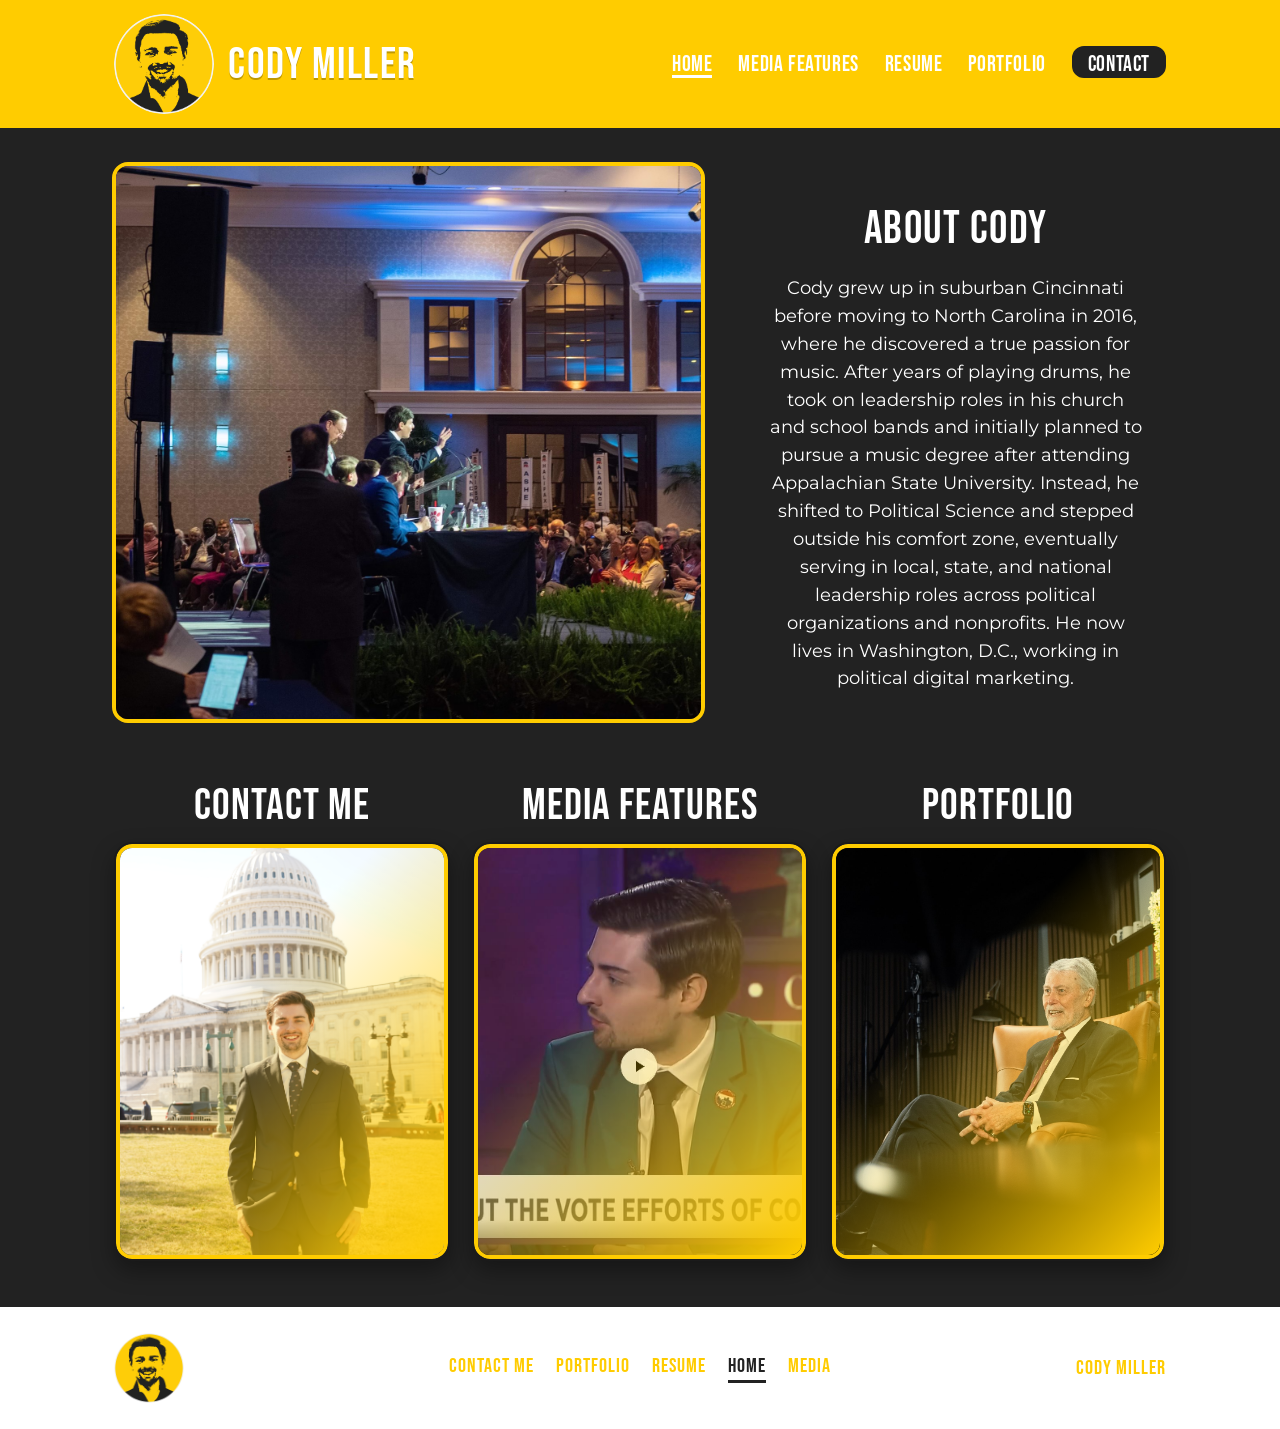
==== index.html @ 49e92006 "Added" ====
<!doctype html>
<html lang="en">
<head>
  <meta charset="utf-8" />
  <meta name="viewport" content="width=device-width, initial-scale=1"/>
  <title>Cody Miller - ePortfolio</title>

  <!-- Fonts -->
  <link rel="preconnect" href="https://fonts.googleapis.com">
  <link rel="preconnect" href="https://fonts.gstatic.com" crossorigin>
  <link href="https://fonts.googleapis.com/css2?family=Bebas+Neue&family=Montserrat:wght@300;400;500;600;700&display=swap" rel="stylesheet">
  <link href="Resources/ePortfolio.css" rel="stylesheet" type="text/css">
</head>
<body>

<header>
  <div class="nav">
    <div class="nav-left">
      <div class="avatar">
        <img src="Resources/me_logo_round.png" alt="Cody Headshot Logo">
      </div>
      <div class="name">Cody Miller</div>
    </div>

    <input type="checkbox" id="nav-toggle" class="nav-toggle">

    <label for="nav-toggle" class="nav-toggle-label" aria-label="Toggle navigation">
      <span></span>
      <span></span>
      <span></span>
    </label>

    <nav class="nav-right">
      <a href="index.html" class="active">Home</a>
      <a href="media-features.html">Media Features</a>
      <a href="resume.html">Resume</a>
      <a href="portfolio.html">Portfolio</a>
      <a href="contact.html" class="contact-btn">Contact</a>
    </nav>
  </div>
</header>

  <main>
    <div class="main-wrap">
      <section class="left-panel">
        <div class="image-frame">
          <img src="Resources/Photo/IMG_4619.jpg" alt="Main visual">
        </div>
      </section>

      <section class="right-panel">
        <h2>About CODY</h2>
        <p>
          Cody grew up in suburban Cincinnati before moving to North Carolina in 2016, where he discovered a true passion for music. After years of playing drums, he took on leadership roles in his church and school bands and initially planned to pursue a music degree after attending Appalachian State University. Instead, he shifted to Political Science and stepped outside his comfort zone, eventually serving in local, state, and national leadership roles across political organizations and nonprofits. He now lives in Washington, D.C., working in political digital marketing.</p>
      </section>
    </div>
	<section class="cards-section" aria-label="Image cards">
	  <div class="cards-wrap">

  <div class="card-item">
    <div class="card-title">Contact Me</div>
    <a class="card" href="contact.html" aria-label="Card 1">
      <div class="card-media">
        <img src="Resources/Photo/card1.JPG" alt="Card 1 image">
      </div>
    </a>
  </div>

  <div class="card-item">
    <div class="card-title">Media Features</div>
    <a class="card" href="media-features.html" aria-label="Card 2">
      <div class="card-media">
        <img src="Resources/ct_1.JPG" alt="Card 2 image">
      </div>
    </a>
  </div>

  <div class="card-item">
    <div class="card-title">Portfolio</div>
    <a class="card" href="portfolio.html" aria-label="Card 3">
      <div class="card-media">
        <img src="Resources/Photo/card3.jpg" alt="Card 3 image">
      </div>
    </a>
  </div>
</div>
</section>

  </main>
  <div class="footer-strip">
  <div class="footer-wrap">
    <div class="footer-left">
      <div class="footer-avatar">
        <img src="Resources/me_logo_round.png" alt="Cody avatar">
      </div>
    </div>

    <div class="footer-center">
      <a href="contact.html" class="yellow">Contact Me</a>
      <a href="portfolio.html" class="yellow">Portfolio</a>
      <a href="resume.html" class="yellow">Resume</a>
      <a href="index.html" class="active">Home</a>
      <a href="media-features.html" class="yellow">Media</a>
    </div>

    <div class="footer-right">Cody Miller</div>
  </div>
</div>
</body>
</html>
---- Resources/ePortfolio.css ----
:root{
  --yellow: #ffcc00;
  --black: #222222;
  --dark: #222222;
  --white: #fff;
  --text: #fff;
  --borderYellow: #ffcc00;
  --maxw: clamp(1080px, 85vw, 1440px);
}

*{ box-sizing:border-box; }

body{
  margin:0;
  font-family: Montserrat, system-ui, sans-serif;
  color:#222;
  background:#222;
}

header{
  background: var(--yellow);
  border-bottom: 4px solid #222;
}

.nav{
  max-width: var(--maxw);
  margin: 0 auto;
  padding: 14px 18px;
  display:flex;
  align-items:center;
  gap:18px;
}

.nav-left{
  display:flex;
  align-items:center;
  gap:14px;
  min-width: 280px;
}

.avatar{
  width:100px;
  height:100px;
  border-radius:50%;
  overflow:hidden;
  flex:0 0 auto;
}
.avatar img{ width:100%; height:100%; object-fit:cover; }

.name{
  font-family: "Bebas Neue", sans-serif;
  font-weight: 400;
  font-size: 44px;
  letter-spacing: 1.5px;
  color:#fff;
  text-transform: uppercase;
  text-shadow: 0 2px 0 rgba(0,0,0,.25);
  white-space:nowrap;
}

.nav-right{
  margin-left:auto;
  display:flex;
  align-items:center;
  gap:26px;
  font-family: "Bebas Neue", sans-serif;
  font-weight: 400;
  font-size: 22px;
  text-transform: uppercase;
  color:#fff;
  letter-spacing: .6px;
}

.nav-right a{
  color:#fff;
  text-decoration:none;
  position: relative;   
  padding-bottom: 0;    
}

.nav-right a.active{
  border-bottom: none;
}

.nav-right a.active::after{
  content:"";
  position:absolute;
  left:0;
  right:0;
  height:3px;
  background:#fff;
  bottom: 0px;
}


.contact-btn{
  background:#222;
  color:#fff !important;
  padding:8px 14px;
  border-radius:12px;
  font-weight:400;
  border:2px solid #222;
  line-height:1;
  display:inline-block;
  font-family: "Bebas Neue", sans-serif;
  letter-spacing: .6px;
  font-size: 22px;
}

.nav-right a.contact-btn{
  display: inline-flex;
  align-items: center;
  justify-content: center;

  padding: 6px 14px 0px; 

  line-height: 1;

  transform: translateY(-2px);
}

main{
  background: var(--dark);
  border-top: 6px solid #222;
  border-bottom: 6px solid #222;
}

.main-wrap{
  max-width: var(--maxw);
  margin: 0 auto;
  display:grid;
  grid-template-columns: 58% 42%;
  min-height: 520px;
}

.left-panel{
  background:#222;
  padding:0;
  border-right: 6px solid #222;
  display:flex;
  align-items:center;
  justify-content:center;
}

.image-frame{
  width: 95%;
  height: 92%;
  background:#cfefff;
  border: 4px solid var(--borderYellow);
  border-radius: 16px;
  position:relative;
  overflow:hidden;
}

.image-frame img{
  width:100%; height:100%; object-fit:cover;
}

.right-panel{
  padding: 54px 40px;
  color: var(--text);
  display:flex;
  flex-direction:column;
  justify-content:flex-start;
  text-align:center;
}

.right-panel h2{
  font-family: "Bebas Neue", sans-serif;
  font-size: 46px;
  letter-spacing: 1.5px;
  margin: 10px 0 18px;
  text-transform: uppercase;
  color:#fff;
  font-weight:400;
}

.right-panel p{
  font-family: Montserrat, sans-serif;
  font-size: 18px;
  line-height: 1.55;
  margin:0 auto;
  max-width: var();
  color:#fff;
  font-weight:400;
}

/* ===== Footer ===== */
.footer-strip{
  background:#fff;
  border-top: 6px solid #222;
  padding: 18px 0;
}

.footer-wrap{
  max-width: var(--maxw);
  margin:0 auto;
  padding: 8px 18px;
  display:grid;
  grid-template-columns: 1fr 2fr 1fr;
  align-items:center;
  gap:12px;
}

.footer-left{
  display:flex; align-items:center; gap:10px;
}

.footer-avatar{
  width:70px; height:70px; border-radius:100%;
  overflow:hidden; 
}
.footer-avatar img{ width:100%; height:100%; object-fit:cover; }

.footer-center{
  text-align:center;
  font-family: "Bebas Neue", sans-serif;
  font-weight:400;
  text-transform:uppercase;
  letter-spacing:1px;
  color:#222222;
  display:flex;
  justify-content:center;
  gap:22px;
  flex-wrap:wrap;
  font-size: 20px;
}

.footer-center a{
  color:#222;
  text-decoration:none;
  border-bottom: 3px solid transparent;
  padding-bottom:2px;
}

.footer-center a.active{
  border-bottom-color:#222;
}

.footer-center a.yellow{
  color: var(--yellow);
  border-bottom-color: transparent;
}

.footer-right{
  text-align:right;
  font-family: "Bebas Neue", sans-serif;
  font-weight:400;
  text-transform:uppercase;
  color: var(--yellow);
  font-size: 20px;
  letter-spacing: 1px;
}

@media (max-width: 1080px){
  .nav{ flex-wrap:wrap; }
  .nav-left{ min-width:auto; }
  .name{ font-size:36px; }
  .nav-right{ font-size:20px; gap:16px; }

  .main-wrap{ grid-template-columns:1fr; }
  .left-panel{ min-height:320px; border-right:none; border-bottom:6px solid #222; }
  .right-panel{ padding:38px 22px; }
}

@media (max-width: 520px){
  .avatar{ width:56px; height:56px; }
  .name{ font-size:30px; }
  .nav-right{ font-size:18px; }
  .right-panel h2{ font-size:38px; }
}

.cards-section{
  background: var(--dark);
  padding: 26px 0 34px;
  border-top: 6px solid #222;
}

.cards-wrap{
  max-width: var(--maxw);
  margin: 0 auto;
  padding: 0 18px;

  display: grid;
  grid-template-columns: repeat(3, minmax(0, 1fr));
  gap: 22px;
}

/* Card container: similar to your style, but rounded + modern like the example */
.card{
  display: block;
  text-decoration: none;
  color: inherit;

  background: #2a2a2a;
  border: 2px solid #1b1b1b;
  border-radius: 18px;
  overflow: hidden;

  /* subtle depth, keeps the “card” feel */
  box-shadow: 0 10px 22px rgba(0,0,0,.35);

  /* small hover polish */
  transform: translateY(0);
  transition: transform .18s ease, box-shadow .18s ease, border-color .18s ease;
}

.card:hover{
  transform: translateY(-4px);
  box-shadow: 0 14px 28px rgba(0,0,0,.45);
}

/* Fixed ratio media area */
.card-media{
  width: 100%;
  aspect-ratio: 4 / 5;
  position: relative;
  overflow: hidden;

  border: 4px solid var(--borderYellow);
  border-radius: 16px;
  background: #111;

  transition: border-color .45s cubic-bezier(.2,.8,.2,1) .05s;
}

.card:hover .card-media{
  border-color: #fff;
}

/* KEY: force the image to fill the ratio box */
.card-media img{
  position: relative;
  overflow: hidden;
  inset: 0;
  width: 100%;
  height: 100%;
  object-fit: cover;
  object-position: center;
  display: block;

  transition: transform .9s ease;
}

/* Hover zoom */
.card:hover .card-media img{
  transform: scale(1.08);
}

.card-media::before{
  content: "";
  position: absolute;
  inset: 0;
  z-index: 1;
  pointer-events: none;

  background: linear-gradient(
    315deg,
    rgba(255, 204, 0, 1) 0%,
    rgba(255, 204, 0, 0) 65%
  );
}

.card-media::after{
  content: "";
  position: absolute;
  inset: 0;
  z-index: 2;
  pointer-events: none;

  background: linear-gradient(
    315deg,
    rgba(255, 255, 255, 1) 0%,
    rgba(255, 255, 255, 0) 65%
  );

  opacity: 0;
  transition: opacity .45s cubic-bezier(.2,.8,.2,1);
}


.card:hover .card-media::after{
  opacity: 1;
}

/* Wrap each card + title as one grid item */
.card-item{
  display: flex;
  flex-direction: column;
  align-items: center;
}

/* Centered text above each card */
.card-title{
  font-family: "Bebas Neue", sans-serif;
  font-weight: 400;
  text-transform: uppercase;
  letter-spacing: 1px;
  font-size: 44px;
  color: #fff;

  text-align: center;
  margin: 0 0 10px;
}

.collage{
  max-width: var(--maxw);
  margin: 0 auto;
  padding: 24px 18px;

  display: grid;

  /* tighter, more predictable columns (prevents 6+ tiny columns on wide screens) */
  grid-template-columns: repeat(auto-fit, minmax(320px, 1fr));


  grid-auto-rows: 10px;
  gap: 16px;

  /* IMPORTANT: lets the grid backfill holes */
  grid-auto-flow: dense;

  align-content: start;
}

/* Masonry magic */
.collage img{
  width: 100%;
  height: auto;
  display: block;
  border-radius: 14px;

  grid-row-end: span 15; /* fallback */
	
  transition: filter .25s ease;
}

.collage:hover img{
  filter: brightness(.25);
}

.collage img:hover{
  filter: brightness(1);
}

/* ===== Lightbox ===== */
.lightbox{
  position: fixed;
  inset: 0;
  background: rgba(0,0,0,.85);
  display: flex;
  align-items: center;
  justify-content: center;

  opacity: 0;
  pointer-events: none;
  transition: opacity .25s ease;
  z-index: 9999;
}

.lightbox.open{
  opacity: 1;
  pointer-events: auto;
}

.lightbox img{
  max-width: 95vw;
  max-height: 95vh;
  object-fit: contain;
  border-radius: 12px;
  box-shadow: 0 20px 60px rgba(0,0,0,.6);
  background: #222;
}

/* ===== Video Embed ===== */
.video-section{
  max-width: var(--maxw);
  margin: 0 auto;
  padding: 24px 18px;
	
  display: grid;
  gap: 32px;
}

.video-frame{
  position: relative;
  width: 100%;
  aspect-ratio: 16 / 9;

  background: #222;
  border-width: 6px;
  border-color: #ffcc00;
  border-radius: 16px;
  overflow: hidden;

  box-shadow: 0 14px 36px rgba(0,0,0,.45);
}

.video-frame iframe{
  position: absolute;
  inset: 0;
  width: 100%;
  height: 100%;
  border: 0;
}

/* Hide checkbox */
.nav-toggle{
  display:none;
}

/* Hide hamburger by default */
.nav-toggle-label{
  display:none;
  margin-left:auto;
  width:44px;
  height:36px;
  cursor:pointer;
  align-items:center;
  justify-content:center;
  gap:6px;
  flex-direction:column;
}

.nav-toggle-label span{
  width:30px;
  height:3px;
  background:#fff;
  border-radius:2px;
}

/* MOBILE */
@media (max-width: 520px){

  /* show hamburger */
  .nav-toggle-label{
    display:flex;
  }

  /* animated dropdown menu */
  .nav-right{
    width:100%;
    display:flex;                 /* keep it renderable */
    flex-direction:column;
    align-items:center;
    gap:14px;
    padding-top:10px;

    /* closed state */
    max-height: 0;
    opacity: 0;
    transform: translateY(-8px);
    overflow: hidden;
    pointer-events: none;

    transition:
      max-height .35s ease,
      opacity .25s ease,
      transform .25s ease;
  }

  /* open state */
  .nav-toggle:checked ~ .nav-right{
    max-height: 420px;            /* must be tall enough for all links */
    opacity: 1;
    transform: translateY(0);
    pointer-events: auto;
  }

  /* hamburger line animation */
  .nav-toggle-label span{
    transition: transform .25s ease, opacity .25s ease;
  }

  .nav-toggle:checked + .nav-toggle-label span:nth-child(1){
    transform: translateY(9px) rotate(45deg);
  }
  .nav-toggle:checked + .nav-toggle-label span:nth-child(2){
    opacity:0;
  }
  .nav-toggle:checked + .nav-toggle-label span:nth-child(3){
    transform: translateY(-9px) rotate(-45deg);
  }
}


/* Responsive behavior */
@media (max-width: 1080px){
  .cards-wrap{
    grid-template-columns: 1fr;
  }
  .card-media{
    margin: 12px;
  }
  .nav{
    flex-wrap: wrap;
  }
  .nav-left{
    min-width: 0;
  }
}
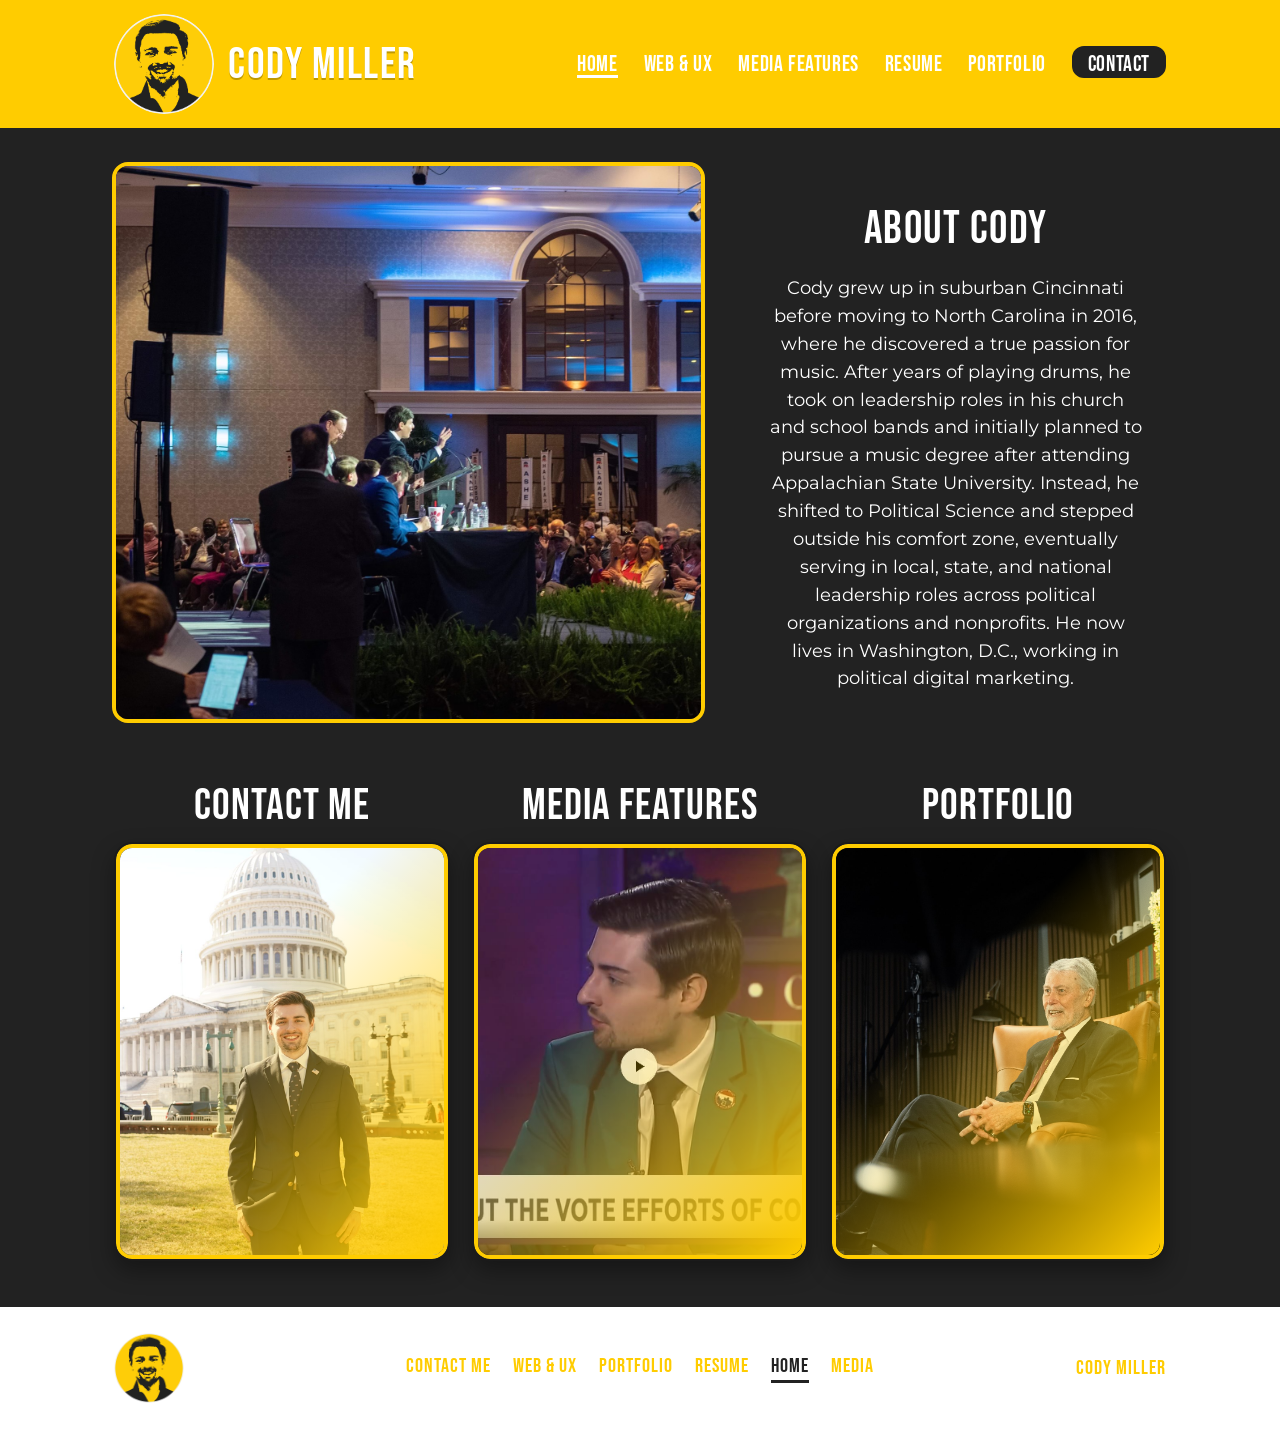
==== commit 08c9fe1c: "Portfolio update: Web & UX page, videos, travel photos" ====
--- a/index.html
+++ b/index.html
@@ -1,110 +1,119 @@
-<!doctype html>
-<html lang="en">
-<head>
-  <meta charset="utf-8" />
-  <meta name="viewport" content="width=device-width, initial-scale=1"/>
-  <title>Cody Miller - ePortfolio</title>
-
-  <!-- Fonts -->
-  <link rel="preconnect" href="https://fonts.googleapis.com">
-  <link rel="preconnect" href="https://fonts.gstatic.com" crossorigin>
-  <link href="https://fonts.googleapis.com/css2?family=Bebas+Neue&family=Montserrat:wght@300;400;500;600;700&display=swap" rel="stylesheet">
-  <link href="Resources/ePortfolio.css" rel="stylesheet" type="text/css">
-</head>
-<body>
-
-<header>
-  <div class="nav">
-    <div class="nav-left">
-      <div class="avatar">
-        <img src="Resources/me_logo_round.png" alt="Cody Headshot Logo">
-      </div>
-      <div class="name">Cody Miller</div>
-    </div>
-
-    <input type="checkbox" id="nav-toggle" class="nav-toggle">
-
-    <label for="nav-toggle" class="nav-toggle-label" aria-label="Toggle navigation">
-      <span></span>
-      <span></span>
-      <span></span>
-    </label>
-
-    <nav class="nav-right">
-      <a href="index.html" class="active">Home</a>
-      <a href="media-features.html">Media Features</a>
-      <a href="resume.html">Resume</a>
-      <a href="portfolio.html">Portfolio</a>
-      <a href="contact.html" class="contact-btn">Contact</a>
-    </nav>
-  </div>
-</header>
-
-  <main>
-    <div class="main-wrap">
-      <section class="left-panel">
-        <div class="image-frame">
-          <img src="Resources/Photo/IMG_4619.jpg" alt="Main visual">
-        </div>
-      </section>
-
-      <section class="right-panel">
-        <h2>About CODY</h2>
-        <p>
-          Cody grew up in suburban Cincinnati before moving to North Carolina in 2016, where he discovered a true passion for music. After years of playing drums, he took on leadership roles in his church and school bands and initially planned to pursue a music degree after attending Appalachian State University. Instead, he shifted to Political Science and stepped outside his comfort zone, eventually serving in local, state, and national leadership roles across political organizations and nonprofits. He now lives in Washington, D.C., working in political digital marketing.</p>
-      </section>
-    </div>
-	<section class="cards-section" aria-label="Image cards">
-	  <div class="cards-wrap">
-
-  <div class="card-item">
-    <div class="card-title">Contact Me</div>
-    <a class="card" href="contact.html" aria-label="Card 1">
-      <div class="card-media">
-        <img src="Resources/Photo/card1.JPG" alt="Card 1 image">
-      </div>
-    </a>
-  </div>
-
-  <div class="card-item">
-    <div class="card-title">Media Features</div>
-    <a class="card" href="media-features.html" aria-label="Card 2">
-      <div class="card-media">
-        <img src="Resources/ct_1.JPG" alt="Card 2 image">
-      </div>
-    </a>
-  </div>
-
-  <div class="card-item">
-    <div class="card-title">Portfolio</div>
-    <a class="card" href="portfolio.html" aria-label="Card 3">
-      <div class="card-media">
-        <img src="Resources/Photo/card3.jpg" alt="Card 3 image">
-      </div>
-    </a>
-  </div>
-</div>
-</section>
-
-  </main>
-  <div class="footer-strip">
-  <div class="footer-wrap">
-    <div class="footer-left">
-      <div class="footer-avatar">
-        <img src="Resources/me_logo_round.png" alt="Cody avatar">
-      </div>
-    </div>
-
-    <div class="footer-center">
-      <a href="contact.html" class="yellow">Contact Me</a>
-      <a href="portfolio.html" class="yellow">Portfolio</a>
-      <a href="resume.html" class="yellow">Resume</a>
-      <a href="index.html" class="active">Home</a>
-      <a href="media-features.html" class="yellow">Media</a>
-    </div>
-
-    <div class="footer-right">Cody Miller</div>
-  </div>
-</div>
-</body>
-</html>
+<!doctype html>
+<html lang="en">
+<head>
+  <meta charset="utf-8" />
+  <meta name="viewport" content="width=device-width, initial-scale=1"/>
+  <title>Cody Miller - ePortfolio</title>
+  <meta name="description" content="Cody Miller is a digital marketing and communications professional in Washington, D.C., working in web content, UX, and creative production.">
+  <meta property="og:title" content="Cody Miller - ePortfolio">
+  <meta property="og:description" content="Web, UX, design, photo, and video work by Cody Miller in Washington, D.C.">
+  <meta property="og:image" content="https://codymillerinfo.com/Resources/Photo/IMG_4619.jpg">
+  <meta property="og:url" content="https://codymillerinfo.com/">
+  <meta property="og:type" content="website">
+  <link rel="icon" href="Resources/me_logo_round.png">
+
+  <!-- Fonts -->
+  <link rel="preconnect" href="https://fonts.googleapis.com">
+  <link rel="preconnect" href="https://fonts.gstatic.com" crossorigin>
+  <link href="https://fonts.googleapis.com/css2?family=Bebas+Neue&family=Montserrat:wght@300;400;500;600;700&display=swap" rel="stylesheet">
+  <link href="Resources/ePortfolio.css" rel="stylesheet" type="text/css">
+</head>
+<body>
+
+<header>
+  <div class="nav">
+    <div class="nav-left">
+      <div class="avatar">
+        <img src="Resources/me_logo_round.png" alt="Cody Headshot Logo">
+      </div>
+      <div class="name">Cody Miller</div>
+    </div>
+
+    <input type="checkbox" id="nav-toggle" class="nav-toggle">
+
+    <label for="nav-toggle" class="nav-toggle-label" aria-label="Toggle navigation">
+      <span></span>
+      <span></span>
+      <span></span>
+    </label>
+
+    <nav class="nav-right">
+      <a href="index.html" class="active">Home</a>
+      <a href="web-ux.html">Web &amp; UX</a>
+      <a href="media-features.html">Media Features</a>
+      <a href="resume.html">Resume</a>
+      <a href="portfolio.html">Portfolio</a>
+      <a href="contact.html" class="contact-btn">Contact</a>
+    </nav>
+  </div>
+</header>
+
+  <main>
+    <div class="main-wrap">
+      <section class="left-panel">
+        <div class="image-frame">
+          <img src="Resources/Photo/IMG_4619.jpg" alt="Cody Miller">
+        </div>
+      </section>
+
+      <section class="right-panel">
+        <h2>About CODY</h2>
+        <p>
+          Cody grew up in suburban Cincinnati before moving to North Carolina in 2016, where he discovered a true passion for music. After years of playing drums, he took on leadership roles in his church and school bands and initially planned to pursue a music degree after attending Appalachian State University. Instead, he shifted to Political Science and stepped outside his comfort zone, eventually serving in local, state, and national leadership roles across political organizations and nonprofits. He now lives in Washington, D.C., working in political digital marketing.</p>
+      </section>
+    </div>
+	<section class="cards-section" aria-label="Image cards">
+	  <div class="cards-wrap">
+
+  <div class="card-item">
+    <div class="card-title">Contact Me</div>
+    <a class="card" href="contact.html" aria-label="Contact Me">
+      <div class="card-media">
+        <img src="Resources/Photo/card1.JPG" alt="Contact Cody Miller" loading="lazy">
+      </div>
+    </a>
+  </div>
+
+  <div class="card-item">
+    <div class="card-title">Media Features</div>
+    <a class="card" href="media-features.html" aria-label="Media Features">
+      <div class="card-media">
+        <img src="Resources/ct_1.JPG" alt="Cody Miller on Spectrum News" loading="lazy">
+      </div>
+    </a>
+  </div>
+
+  <div class="card-item">
+    <div class="card-title">Portfolio</div>
+    <a class="card" href="portfolio.html" aria-label="Portfolio">
+      <div class="card-media">
+        <img src="Resources/Photo/card3.jpg" alt="Portfolio work sample" loading="lazy">
+      </div>
+    </a>
+  </div>
+</div>
+</section>
+
+  </main>
+  <div class="footer-strip">
+  <div class="footer-wrap">
+    <div class="footer-left">
+      <div class="footer-avatar">
+        <img src="Resources/me_logo_round.png" alt="Cody avatar">
+      </div>
+    </div>
+
+    <div class="footer-center">
+      <a href="contact.html" class="yellow">Contact Me</a>
+      <a href="web-ux.html" class="yellow">Web &amp; UX</a>
+      <a href="portfolio.html" class="yellow">Portfolio</a>
+      <a href="resume.html" class="yellow">Resume</a>
+      <a href="index.html" class="active">Home</a>
+      <a href="media-features.html" class="yellow">Media</a>
+    </div>
+
+    <div class="footer-right">Cody Miller</div>
+  </div>
+</div>
+</body>
+</html>
--- a/Resources/ePortfolio.css
+++ b/Resources/ePortfolio.css
@@ -1,601 +1,600 @@
-:root{
-  --yellow: #ffcc00;
-  --black: #222222;
-  --dark: #222222;
-  --white: #fff;
-  --text: #fff;
-  --borderYellow: #ffcc00;
-  --maxw: clamp(1080px, 85vw, 1440px);
-}
-
-*{ box-sizing:border-box; }
-
-body{
-  margin:0;
-  font-family: Montserrat, system-ui, sans-serif;
-  color:#222;
-  background:#222;
-}
-
-header{
-  background: var(--yellow);
-  border-bottom: 4px solid #222;
-}
-
-.nav{
-  max-width: var(--maxw);
-  margin: 0 auto;
-  padding: 14px 18px;
-  display:flex;
-  align-items:center;
-  gap:18px;
-}
-
-.nav-left{
-  display:flex;
-  align-items:center;
-  gap:14px;
-  min-width: 280px;
-}
-
-.avatar{
-  width:100px;
-  height:100px;
-  border-radius:50%;
-  overflow:hidden;
-  flex:0 0 auto;
-}
-.avatar img{ width:100%; height:100%; object-fit:cover; }
-
-.name{
-  font-family: "Bebas Neue", sans-serif;
-  font-weight: 400;
-  font-size: 44px;
-  letter-spacing: 1.5px;
-  color:#fff;
-  text-transform: uppercase;
-  text-shadow: 0 2px 0 rgba(0,0,0,.25);
-  white-space:nowrap;
-}
-
-.nav-right{
-  margin-left:auto;
-  display:flex;
-  align-items:center;
-  gap:26px;
-  font-family: "Bebas Neue", sans-serif;
-  font-weight: 400;
-  font-size: 22px;
-  text-transform: uppercase;
-  color:#fff;
-  letter-spacing: .6px;
-}
-
-.nav-right a{
-  color:#fff;
-  text-decoration:none;
-  position: relative;   
-  padding-bottom: 0;    
-}
-
-.nav-right a.active{
-  border-bottom: none;
-}
-
-.nav-right a.active::after{
-  content:"";
-  position:absolute;
-  left:0;
-  right:0;
-  height:3px;
-  background:#fff;
-  bottom: 0px;
-}
-
-
-.contact-btn{
-  background:#222;
-  color:#fff !important;
-  padding:8px 14px;
-  border-radius:12px;
-  font-weight:400;
-  border:2px solid #222;
-  line-height:1;
-  display:inline-block;
-  font-family: "Bebas Neue", sans-serif;
-  letter-spacing: .6px;
-  font-size: 22px;
-}
-
-.nav-right a.contact-btn{
-  display: inline-flex;
-  align-items: center;
-  justify-content: center;
-
-  padding: 6px 14px 0px; 
-
-  line-height: 1;
-
-  transform: translateY(-2px);
-}
-
-main{
-  background: var(--dark);
-  border-top: 6px solid #222;
-  border-bottom: 6px solid #222;
-}
-
-.main-wrap{
-  max-width: var(--maxw);
-  margin: 0 auto;
-  display:grid;
-  grid-template-columns: 58% 42%;
-  min-height: 520px;
-}
-
-.left-panel{
-  background:#222;
-  padding:0;
-  border-right: 6px solid #222;
-  display:flex;
-  align-items:center;
-  justify-content:center;
-}
-
-.image-frame{
-  width: 95%;
-  height: 92%;
-  background:#cfefff;
-  border: 4px solid var(--borderYellow);
-  border-radius: 16px;
-  position:relative;
-  overflow:hidden;
-}
-
-.image-frame img{
-  width:100%; height:100%; object-fit:cover;
-}
-
-.right-panel{
-  padding: 54px 40px;
-  color: var(--text);
-  display:flex;
-  flex-direction:column;
-  justify-content:flex-start;
-  text-align:center;
-}
-
-.right-panel h2{
-  font-family: "Bebas Neue", sans-serif;
-  font-size: 46px;
-  letter-spacing: 1.5px;
-  margin: 10px 0 18px;
-  text-transform: uppercase;
-  color:#fff;
-  font-weight:400;
-}
-
-.right-panel p{
-  font-family: Montserrat, sans-serif;
-  font-size: 18px;
-  line-height: 1.55;
-  margin:0 auto;
-  max-width: var();
-  color:#fff;
-  font-weight:400;
-}
-
-/* ===== Footer ===== */
-.footer-strip{
-  background:#fff;
-  border-top: 6px solid #222;
-  padding: 18px 0;
-}
-
-.footer-wrap{
-  max-width: var(--maxw);
-  margin:0 auto;
-  padding: 8px 18px;
-  display:grid;
-  grid-template-columns: 1fr 2fr 1fr;
-  align-items:center;
-  gap:12px;
-}
-
-.footer-left{
-  display:flex; align-items:center; gap:10px;
-}
-
-.footer-avatar{
-  width:70px; height:70px; border-radius:100%;
-  overflow:hidden; 
-}
-.footer-avatar img{ width:100%; height:100%; object-fit:cover; }
-
-.footer-center{
-  text-align:center;
-  font-family: "Bebas Neue", sans-serif;
-  font-weight:400;
-  text-transform:uppercase;
-  letter-spacing:1px;
-  color:#222222;
-  display:flex;
-  justify-content:center;
-  gap:22px;
-  flex-wrap:wrap;
-  font-size: 20px;
-}
-
-.footer-center a{
-  color:#222;
-  text-decoration:none;
-  border-bottom: 3px solid transparent;
-  padding-bottom:2px;
-}
-
-.footer-center a.active{
-  border-bottom-color:#222;
-}
-
-.footer-center a.yellow{
-  color: var(--yellow);
-  border-bottom-color: transparent;
-}
-
-.footer-right{
-  text-align:right;
-  font-family: "Bebas Neue", sans-serif;
-  font-weight:400;
-  text-transform:uppercase;
-  color: var(--yellow);
-  font-size: 20px;
-  letter-spacing: 1px;
-}
-
-@media (max-width: 1080px){
-  .nav{ flex-wrap:wrap; }
-  .nav-left{ min-width:auto; }
-  .name{ font-size:36px; }
-  .nav-right{ font-size:20px; gap:16px; }
-
-  .main-wrap{ grid-template-columns:1fr; }
-  .left-panel{ min-height:320px; border-right:none; border-bottom:6px solid #222; }
-  .right-panel{ padding:38px 22px; }
-}
-
-@media (max-width: 520px){
-  .avatar{ width:56px; height:56px; }
-  .name{ font-size:30px; }
-  .nav-right{ font-size:18px; }
-  .right-panel h2{ font-size:38px; }
-}
-
-.cards-section{
-  background: var(--dark);
-  padding: 26px 0 34px;
-  border-top: 6px solid #222;
-}
-
-.cards-wrap{
-  max-width: var(--maxw);
-  margin: 0 auto;
-  padding: 0 18px;
-
-  display: grid;
-  grid-template-columns: repeat(3, minmax(0, 1fr));
-  gap: 22px;
-}
-
-/* Card container: similar to your style, but rounded + modern like the example */
-.card{
-  display: block;
-  text-decoration: none;
-  color: inherit;
-
-  background: #2a2a2a;
-  border: 2px solid #1b1b1b;
-  border-radius: 18px;
-  overflow: hidden;
-
-  /* subtle depth, keeps the “card” feel */
-  box-shadow: 0 10px 22px rgba(0,0,0,.35);
-
-  /* small hover polish */
-  transform: translateY(0);
-  transition: transform .18s ease, box-shadow .18s ease, border-color .18s ease;
-}
-
-.card:hover{
-  transform: translateY(-4px);
-  box-shadow: 0 14px 28px rgba(0,0,0,.45);
-}
-
-/* Fixed ratio media area */
-.card-media{
-  width: 100%;
-  aspect-ratio: 4 / 5;
-  position: relative;
-  overflow: hidden;
-
-  border: 4px solid var(--borderYellow);
-  border-radius: 16px;
-  background: #111;
-
-  transition: border-color .45s cubic-bezier(.2,.8,.2,1) .05s;
-}
-
-.card:hover .card-media{
-  border-color: #fff;
-}
-
-/* KEY: force the image to fill the ratio box */
-.card-media img{
-  position: relative;
-  overflow: hidden;
-  inset: 0;
-  width: 100%;
-  height: 100%;
-  object-fit: cover;
-  object-position: center;
-  display: block;
-
-  transition: transform .9s ease;
-}
-
-/* Hover zoom */
-.card:hover .card-media img{
-  transform: scale(1.08);
-}
-
-.card-media::before{
-  content: "";
-  position: absolute;
-  inset: 0;
-  z-index: 1;
-  pointer-events: none;
-
-  background: linear-gradient(
-    315deg,
-    rgba(255, 204, 0, 1) 0%,
-    rgba(255, 204, 0, 0) 65%
-  );
-}
-
-.card-media::after{
-  content: "";
-  position: absolute;
-  inset: 0;
-  z-index: 2;
-  pointer-events: none;
-
-  background: linear-gradient(
-    315deg,
-    rgba(255, 255, 255, 1) 0%,
-    rgba(255, 255, 255, 0) 65%
-  );
-
-  opacity: 0;
-  transition: opacity .45s cubic-bezier(.2,.8,.2,1);
-}
-
-
-.card:hover .card-media::after{
-  opacity: 1;
-}
-
-/* Wrap each card + title as one grid item */
-.card-item{
-  display: flex;
-  flex-direction: column;
-  align-items: center;
-}
-
-/* Centered text above each card */
-.card-title{
-  font-family: "Bebas Neue", sans-serif;
-  font-weight: 400;
-  text-transform: uppercase;
-  letter-spacing: 1px;
-  font-size: 44px;
-  color: #fff;
-
-  text-align: center;
-  margin: 0 0 10px;
-}
-
-.collage{
-  max-width: var(--maxw);
-  margin: 0 auto;
-  padding: 24px 18px;
-
-  display: grid;
-
-  /* tighter, more predictable columns (prevents 6+ tiny columns on wide screens) */
-  grid-template-columns: repeat(auto-fit, minmax(320px, 1fr));
-
-
-  grid-auto-rows: 10px;
-  gap: 16px;
-
-  /* IMPORTANT: lets the grid backfill holes */
-  grid-auto-flow: dense;
-
-  align-content: start;
-}
-
-/* Masonry magic */
-.collage img{
-  width: 100%;
-  height: auto;
-  display: block;
-  border-radius: 14px;
-
-  grid-row-end: span 15; /* fallback */
-	
-  transition: filter .25s ease;
-}
-
-.collage:hover img{
-  filter: brightness(.25);
-}
-
-.collage img:hover{
-  filter: brightness(1);
-}
-
-/* ===== Lightbox ===== */
-.lightbox{
-  position: fixed;
-  inset: 0;
-  background: rgba(0,0,0,.85);
-  display: flex;
-  align-items: center;
-  justify-content: center;
-
-  opacity: 0;
-  pointer-events: none;
-  transition: opacity .25s ease;
-  z-index: 9999;
-}
-
-.lightbox.open{
-  opacity: 1;
-  pointer-events: auto;
-}
-
-.lightbox img{
-  max-width: 95vw;
-  max-height: 95vh;
-  object-fit: contain;
-  border-radius: 12px;
-  box-shadow: 0 20px 60px rgba(0,0,0,.6);
-  background: #222;
-}
-
-/* ===== Video Embed ===== */
-.video-section{
-  max-width: var(--maxw);
-  margin: 0 auto;
-  padding: 24px 18px;
-	
-  display: grid;
-  gap: 32px;
-}
-
-.video-frame{
-  position: relative;
-  width: 100%;
-  aspect-ratio: 16 / 9;
-
-  background: #222;
-  border-width: 6px;
-  border-color: #ffcc00;
-  border-radius: 16px;
-  overflow: hidden;
-
-  box-shadow: 0 14px 36px rgba(0,0,0,.45);
-}
-
-.video-frame iframe{
-  position: absolute;
-  inset: 0;
-  width: 100%;
-  height: 100%;
-  border: 0;
-}
-
-/* Hide checkbox */
-.nav-toggle{
-  display:none;
-}
-
-/* Hide hamburger by default */
-.nav-toggle-label{
-  display:none;
-  margin-left:auto;
-  width:44px;
-  height:36px;
-  cursor:pointer;
-  align-items:center;
-  justify-content:center;
-  gap:6px;
-  flex-direction:column;
-}
-
-.nav-toggle-label span{
-  width:30px;
-  height:3px;
-  background:#fff;
-  border-radius:2px;
-}
-
-/* MOBILE */
-@media (max-width: 520px){
-
-  /* show hamburger */
-  .nav-toggle-label{
-    display:flex;
-  }
-
-  /* animated dropdown menu */
-  .nav-right{
-    width:100%;
-    display:flex;                 /* keep it renderable */
-    flex-direction:column;
-    align-items:center;
-    gap:14px;
-    padding-top:10px;
-
-    /* closed state */
-    max-height: 0;
-    opacity: 0;
-    transform: translateY(-8px);
-    overflow: hidden;
-    pointer-events: none;
-
-    transition:
-      max-height .35s ease,
-      opacity .25s ease,
-      transform .25s ease;
-  }
-
-  /* open state */
-  .nav-toggle:checked ~ .nav-right{
-    max-height: 420px;            /* must be tall enough for all links */
-    opacity: 1;
-    transform: translateY(0);
-    pointer-events: auto;
-  }
-
-  /* hamburger line animation */
-  .nav-toggle-label span{
-    transition: transform .25s ease, opacity .25s ease;
-  }
-
-  .nav-toggle:checked + .nav-toggle-label span:nth-child(1){
-    transform: translateY(9px) rotate(45deg);
-  }
-  .nav-toggle:checked + .nav-toggle-label span:nth-child(2){
-    opacity:0;
-  }
-  .nav-toggle:checked + .nav-toggle-label span:nth-child(3){
-    transform: translateY(-9px) rotate(-45deg);
-  }
-}
-
-
-/* Responsive behavior */
-@media (max-width: 1080px){
-  .cards-wrap{
-    grid-template-columns: 1fr;
-  }
-  .card-media{
-    margin: 12px;
-  }
-  .nav{
-    flex-wrap: wrap;
-  }
-  .nav-left{
-    min-width: 0;
-  }
+:root{
+  --yellow: #ffcc00;
+  --black: #222222;
+  --dark: #222222;
+  --white: #fff;
+  --text: #fff;
+  --borderYellow: #ffcc00;
+  --maxw: clamp(1080px, 85vw, 1440px);
+}
+
+*{ box-sizing:border-box; }
+
+body{
+  margin:0;
+  font-family: Montserrat, system-ui, sans-serif;
+  color:#222;
+  background:#222;
+}
+
+header{
+  background: var(--yellow);
+  border-bottom: 4px solid #222;
+}
+
+.nav{
+  max-width: var(--maxw);
+  margin: 0 auto;
+  padding: 14px 18px;
+  display:flex;
+  align-items:center;
+  gap:18px;
+}
+
+.nav-left{
+  display:flex;
+  align-items:center;
+  gap:14px;
+  min-width: 280px;
+}
+
+.avatar{
+  width:100px;
+  height:100px;
+  border-radius:50%;
+  overflow:hidden;
+  flex:0 0 auto;
+}
+.avatar img{ width:100%; height:100%; object-fit:cover; }
+
+.name{
+  font-family: "Bebas Neue", sans-serif;
+  font-weight: 400;
+  font-size: 44px;
+  letter-spacing: 1.5px;
+  color:#fff;
+  text-transform: uppercase;
+  text-shadow: 0 2px 0 rgba(0,0,0,.25);
+  white-space:nowrap;
+}
+
+.nav-right{
+  margin-left:auto;
+  display:flex;
+  align-items:center;
+  gap:26px;
+  font-family: "Bebas Neue", sans-serif;
+  font-weight: 400;
+  font-size: 22px;
+  text-transform: uppercase;
+  color:#fff;
+  letter-spacing: .6px;
+}
+
+.nav-right a{
+  color:#fff;
+  text-decoration:none;
+  position: relative;   
+  padding-bottom: 0;    
+}
+
+.nav-right a.active{
+  border-bottom: none;
+}
+
+.nav-right a.active::after{
+  content:"";
+  position:absolute;
+  left:0;
+  right:0;
+  height:3px;
+  background:#fff;
+  bottom: 0px;
+}
+
+
+.contact-btn{
+  background:#222;
+  color:#fff !important;
+  padding:8px 14px;
+  border-radius:12px;
+  font-weight:400;
+  border:2px solid #222;
+  line-height:1;
+  display:inline-block;
+  font-family: "Bebas Neue", sans-serif;
+  letter-spacing: .6px;
+  font-size: 22px;
+}
+
+.nav-right a.contact-btn{
+  display: inline-flex;
+  align-items: center;
+  justify-content: center;
+
+  padding: 6px 14px 0px; 
+
+  line-height: 1;
+
+  transform: translateY(-2px);
+}
+
+main{
+  background: var(--dark);
+  border-top: 6px solid #222;
+  border-bottom: 6px solid #222;
+}
+
+.main-wrap{
+  max-width: var(--maxw);
+  margin: 0 auto;
+  display:grid;
+  grid-template-columns: 58% 42%;
+  min-height: 520px;
+}
+
+.left-panel{
+  background:#222;
+  padding:0;
+  border-right: 6px solid #222;
+  display:flex;
+  align-items:center;
+  justify-content:center;
+}
+
+.image-frame{
+  width: 95%;
+  height: 92%;
+  background:#cfefff;
+  border: 4px solid var(--borderYellow);
+  border-radius: 16px;
+  position:relative;
+  overflow:hidden;
+}
+
+.image-frame img{
+  width:100%; height:100%; object-fit:cover;
+}
+
+.right-panel{
+  padding: 54px 40px;
+  color: var(--text);
+  display:flex;
+  flex-direction:column;
+  justify-content:flex-start;
+  text-align:center;
+}
+
+.right-panel h2{
+  font-family: "Bebas Neue", sans-serif;
+  font-size: 46px;
+  letter-spacing: 1.5px;
+  margin: 10px 0 18px;
+  text-transform: uppercase;
+  color:#fff;
+  font-weight:400;
+}
+
+.right-panel p{
+  font-family: Montserrat, sans-serif;
+  font-size: 18px;
+  line-height: 1.55;
+  margin:0 auto;
+  max-width: 60ch;
+  color:#fff;
+  font-weight:400;
+}
+
+/* ===== Footer ===== */
+.footer-strip{
+  background:#fff;
+  border-top: 6px solid #222;
+  padding: 18px 0;
+}
+
+.footer-wrap{
+  max-width: var(--maxw);
+  margin:0 auto;
+  padding: 8px 18px;
+  display:grid;
+  grid-template-columns: 1fr 2fr 1fr;
+  align-items:center;
+  gap:12px;
+}
+
+.footer-left{
+  display:flex; align-items:center; gap:10px;
+}
+
+.footer-avatar{
+  width:70px; height:70px; border-radius:100%;
+  overflow:hidden; 
+}
+.footer-avatar img{ width:100%; height:100%; object-fit:cover; }
+
+.footer-center{
+  text-align:center;
+  font-family: "Bebas Neue", sans-serif;
+  font-weight:400;
+  text-transform:uppercase;
+  letter-spacing:1px;
+  color:#222222;
+  display:flex;
+  justify-content:center;
+  gap:22px;
+  flex-wrap:wrap;
+  font-size: 20px;
+}
+
+.footer-center a{
+  color:#222;
+  text-decoration:none;
+  border-bottom: 3px solid transparent;
+  padding-bottom:2px;
+}
+
+.footer-center a.active{
+  border-bottom-color:#222;
+}
+
+.footer-center a.yellow{
+  color: var(--yellow);
+  border-bottom-color: transparent;
+}
+
+.footer-right{
+  text-align:right;
+  font-family: "Bebas Neue", sans-serif;
+  font-weight:400;
+  text-transform:uppercase;
+  color: var(--yellow);
+  font-size: 20px;
+  letter-spacing: 1px;
+}
+
+@media (max-width: 1080px){
+  .nav{ flex-wrap:wrap; }
+  .nav-left{ min-width:auto; }
+  .name{ font-size:36px; }
+  .nav-right{ font-size:20px; gap:16px; }
+
+  .main-wrap{ grid-template-columns:1fr; }
+  .left-panel{ min-height:320px; border-right:none; border-bottom:6px solid #222; }
+  .right-panel{ padding:38px 22px; }
+}
+
+@media (max-width: 520px){
+  .avatar{ width:56px; height:56px; }
+  .name{ font-size:30px; }
+  .nav-right{ font-size:18px; }
+  .right-panel h2{ font-size:38px; }
+}
+
+.cards-section{
+  background: var(--dark);
+  padding: 26px 0 34px;
+  border-top: 6px solid #222;
+}
+
+.cards-wrap{
+  max-width: var(--maxw);
+  margin: 0 auto;
+  padding: 0 18px;
+
+  display: grid;
+  grid-template-columns: repeat(3, minmax(0, 1fr));
+  gap: 22px;
+}
+
+/* Card container: similar to your style, but rounded + modern like the example */
+.card{
+  display: block;
+  text-decoration: none;
+  color: inherit;
+
+  background: #2a2a2a;
+  border: 2px solid #1b1b1b;
+  border-radius: 18px;
+  overflow: hidden;
+
+  /* subtle depth, keeps the “card” feel */
+  box-shadow: 0 10px 22px rgba(0,0,0,.35);
+
+  /* small hover polish */
+  transform: translateY(0);
+  transition: transform .18s ease, box-shadow .18s ease, border-color .18s ease;
+}
+
+.card:hover{
+  transform: translateY(-4px);
+  box-shadow: 0 14px 28px rgba(0,0,0,.45);
+}
+
+/* Fixed ratio media area */
+.card-media{
+  width: 100%;
+  aspect-ratio: 4 / 5;
+  position: relative;
+  overflow: hidden;
+
+  border: 4px solid var(--borderYellow);
+  border-radius: 16px;
+  background: #111;
+
+  transition: border-color .45s cubic-bezier(.2,.8,.2,1) .05s;
+}
+
+.card:hover .card-media{
+  border-color: #fff;
+}
+
+/* KEY: force the image to fill the ratio box */
+.card-media img{
+  position: relative;
+  overflow: hidden;
+  inset: 0;
+  width: 100%;
+  height: 100%;
+  object-fit: cover;
+  object-position: center;
+  display: block;
+
+  transition: transform .9s ease;
+}
+
+/* Hover zoom */
+.card:hover .card-media img{
+  transform: scale(1.08);
+}
+
+.card-media::before{
+  content: "";
+  position: absolute;
+  inset: 0;
+  z-index: 1;
+  pointer-events: none;
+
+  background: linear-gradient(
+    315deg,
+    rgba(255, 204, 0, 1) 0%,
+    rgba(255, 204, 0, 0) 65%
+  );
+}
+
+.card-media::after{
+  content: "";
+  position: absolute;
+  inset: 0;
+  z-index: 2;
+  pointer-events: none;
+
+  background: linear-gradient(
+    315deg,
+    rgba(255, 255, 255, 1) 0%,
+    rgba(255, 255, 255, 0) 65%
+  );
+
+  opacity: 0;
+  transition: opacity .45s cubic-bezier(.2,.8,.2,1);
+}
+
+
+.card:hover .card-media::after{
+  opacity: 1;
+}
+
+/* Wrap each card + title as one grid item */
+.card-item{
+  display: flex;
+  flex-direction: column;
+  align-items: center;
+}
+
+/* Centered text above each card */
+.card-title{
+  font-family: "Bebas Neue", sans-serif;
+  font-weight: 400;
+  text-transform: uppercase;
+  letter-spacing: 1px;
+  font-size: 44px;
+  color: #fff;
+
+  text-align: center;
+  margin: 0 0 10px;
+}
+
+.collage{
+  max-width: var(--maxw);
+  margin: 0 auto;
+  padding: 24px 18px;
+
+  display: grid;
+
+  /* tighter, more predictable columns (prevents 6+ tiny columns on wide screens) */
+  grid-template-columns: repeat(auto-fit, minmax(320px, 1fr));
+
+
+  grid-auto-rows: 10px;
+  gap: 16px;
+
+  /* IMPORTANT: lets the grid backfill holes */
+  grid-auto-flow: dense;
+
+  align-content: start;
+}
+
+/* Masonry magic */
+.collage img{
+  width: 100%;
+  height: auto;
+  display: block;
+  border-radius: 14px;
+
+  grid-row-end: span 15; /* fallback */
+	
+  transition: filter .25s ease;
+}
+
+.collage:hover img{
+  filter: brightness(.25);
+}
+
+.collage img:hover{
+  filter: brightness(1);
+}
+
+/* ===== Lightbox ===== */
+.lightbox{
+  position: fixed;
+  inset: 0;
+  background: rgba(0,0,0,.85);
+  display: flex;
+  align-items: center;
+  justify-content: center;
+
+  opacity: 0;
+  pointer-events: none;
+  transition: opacity .25s ease;
+  z-index: 9999;
+}
+
+.lightbox.open{
+  opacity: 1;
+  pointer-events: auto;
+}
+
+.lightbox img{
+  max-width: 95vw;
+  max-height: 95vh;
+  object-fit: contain;
+  border-radius: 12px;
+  box-shadow: 0 20px 60px rgba(0,0,0,.6);
+  background: #222;
+}
+
+/* ===== Video Embed ===== */
+.video-section{
+  max-width: var(--maxw);
+  margin: 0 auto;
+  padding: 24px 18px;
+	
+  display: grid;
+  gap: 32px;
+}
+
+.video-frame{
+  position: relative;
+  width: 100%;
+  aspect-ratio: 16 / 9;
+
+  background: #222;
+  border: 6px solid #ffcc00;
+  border-radius: 16px;
+  overflow: hidden;
+
+  box-shadow: 0 14px 36px rgba(0,0,0,.45);
+}
+
+.video-frame iframe{
+  position: absolute;
+  inset: 0;
+  width: 100%;
+  height: 100%;
+  border: 0;
+}
+
+/* Hide checkbox */
+.nav-toggle{
+  display:none;
+}
+
+/* Hide hamburger by default */
+.nav-toggle-label{
+  display:none;
+  margin-left:auto;
+  width:44px;
+  height:36px;
+  cursor:pointer;
+  align-items:center;
+  justify-content:center;
+  gap:6px;
+  flex-direction:column;
+}
+
+.nav-toggle-label span{
+  width:30px;
+  height:3px;
+  background:#fff;
+  border-radius:2px;
+}
+
+/* MOBILE */
+@media (max-width: 520px){
+
+  /* show hamburger */
+  .nav-toggle-label{
+    display:flex;
+  }
+
+  /* animated dropdown menu */
+  .nav-right{
+    width:100%;
+    display:flex;                 /* keep it renderable */
+    flex-direction:column;
+    align-items:center;
+    gap:14px;
+    padding-top:10px;
+
+    /* closed state */
+    max-height: 0;
+    opacity: 0;
+    transform: translateY(-8px);
+    overflow: hidden;
+    pointer-events: none;
+
+    transition:
+      max-height .35s ease,
+      opacity .25s ease,
+      transform .25s ease;
+  }
+
+  /* open state */
+  .nav-toggle:checked ~ .nav-right{
+    max-height: 420px;            /* must be tall enough for all links */
+    opacity: 1;
+    transform: translateY(0);
+    pointer-events: auto;
+  }
+
+  /* hamburger line animation */
+  .nav-toggle-label span{
+    transition: transform .25s ease, opacity .25s ease;
+  }
+
+  .nav-toggle:checked + .nav-toggle-label span:nth-child(1){
+    transform: translateY(9px) rotate(45deg);
+  }
+  .nav-toggle:checked + .nav-toggle-label span:nth-child(2){
+    opacity:0;
+  }
+  .nav-toggle:checked + .nav-toggle-label span:nth-child(3){
+    transform: translateY(-9px) rotate(-45deg);
+  }
+}
+
+
+/* Responsive behavior */
+@media (max-width: 1080px){
+  .cards-wrap{
+    grid-template-columns: 1fr;
+  }
+  .card-media{
+    margin: 12px;
+  }
+  .nav{
+    flex-wrap: wrap;
+  }
+  .nav-left{
+    min-width: 0;
+  }
 }
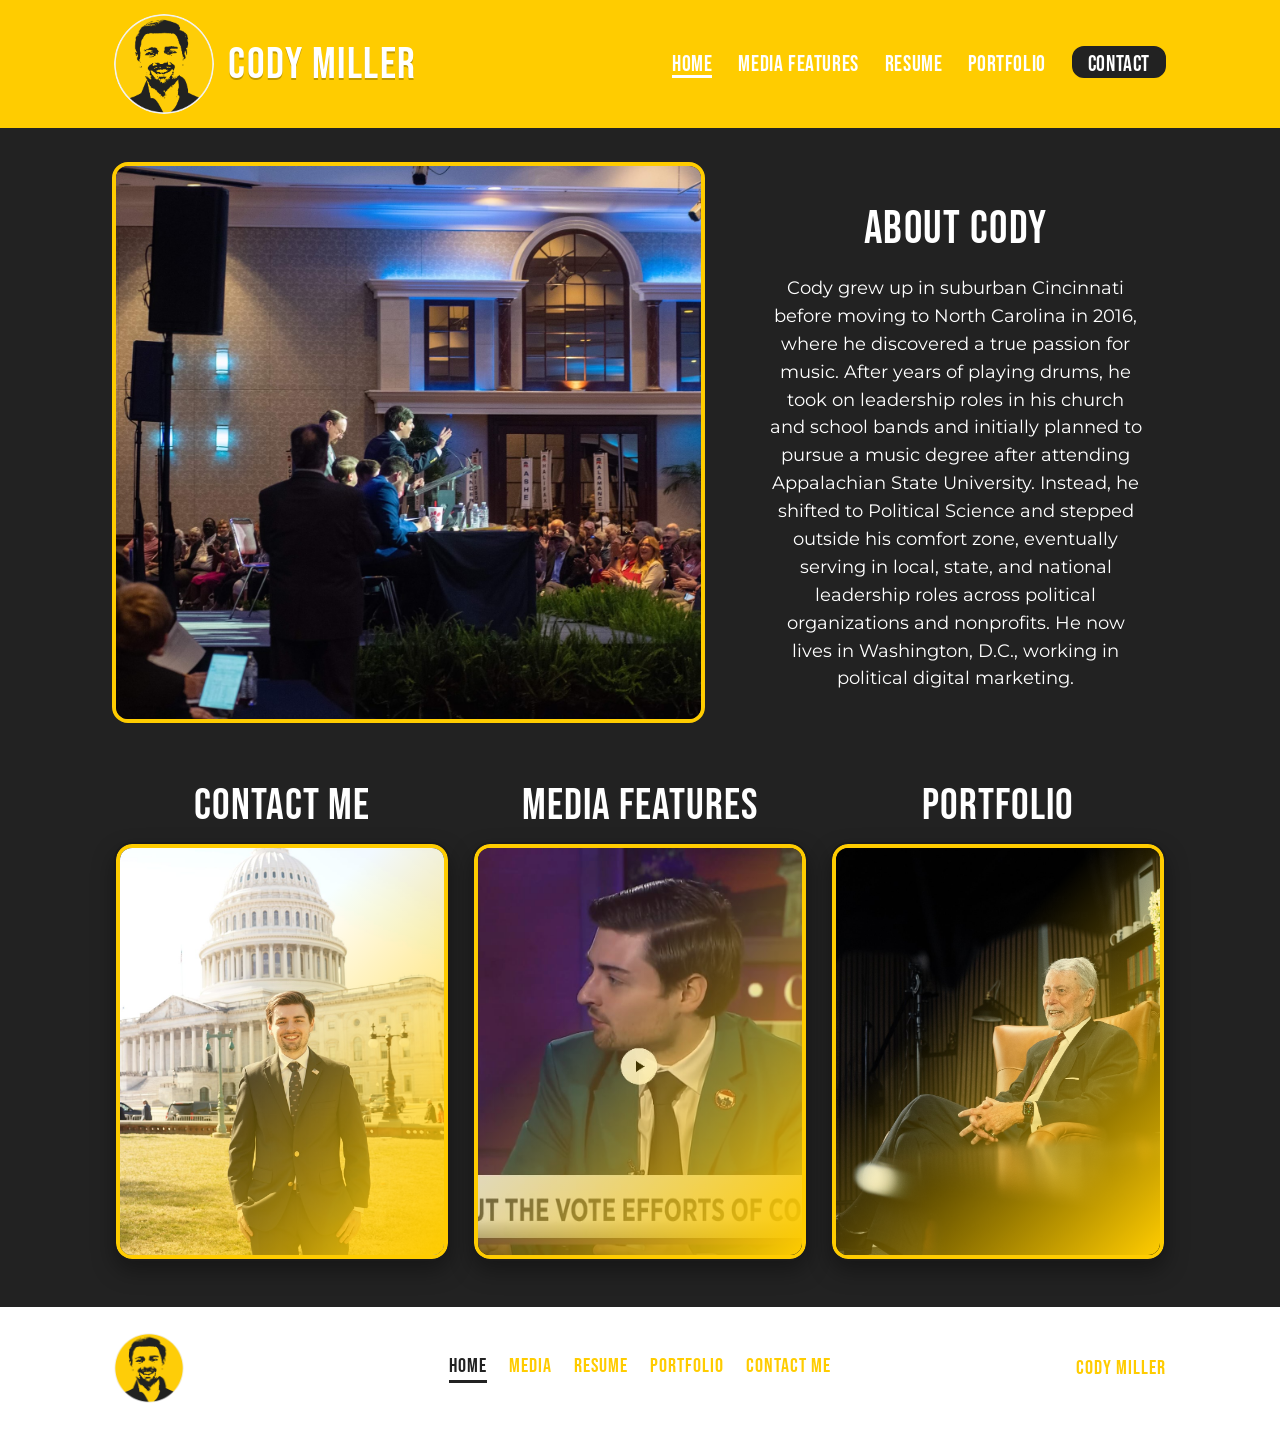
==== commit 79ccd3d1: "Designed resume page, Web & UX under Portfolio, matching nav" ====
--- a/index.html
+++ b/index.html
@@ -39,7 +39,6 @@
 
     <nav class="nav-right">
       <a href="index.html" class="active">Home</a>
-      <a href="web-ux.html">Web &amp; UX</a>
       <a href="media-features.html">Media Features</a>
       <a href="resume.html">Resume</a>
       <a href="portfolio.html">Portfolio</a>
@@ -104,12 +103,11 @@
     </div>
 
     <div class="footer-center">
-      <a href="contact.html" class="yellow">Contact Me</a>
-      <a href="web-ux.html" class="yellow">Web &amp; UX</a>
-      <a href="portfolio.html" class="yellow">Portfolio</a>
-      <a href="resume.html" class="yellow">Resume</a>
       <a href="index.html" class="active">Home</a>
       <a href="media-features.html" class="yellow">Media</a>
+      <a href="resume.html" class="yellow">Resume</a>
+      <a href="portfolio.html" class="yellow">Portfolio</a>
+      <a href="contact.html" class="yellow">Contact Me</a>
     </div>
 
     <div class="footer-right">Cody Miller</div>
--- a/Resources/ePortfolio.css
+++ b/Resources/ePortfolio.css
@@ -472,14 +472,27 @@
   background: #222;
 }
 
+/* Four-card variant (Portfolio page) */
+.cards-wrap.cards-4{
+  grid-template-columns: repeat(4, minmax(0, 1fr));
+}
+.cards-wrap.cards-4 .card-title{ font-size: 38px; }
+@media (max-width: 1280px){
+  .cards-wrap.cards-4{ grid-template-columns: repeat(2, minmax(0, 1fr)); }
+}
+@media (max-width: 1080px){
+  .cards-wrap.cards-4{ grid-template-columns: 1fr; }
+}
+
 /* ===== Video Embed ===== */
 .video-section{
   max-width: var(--maxw);
   margin: 0 auto;
-  padding: 24px 18px;
-	
+  padding: 24px 18px 48px;
+
   display: grid;
-  gap: 32px;
+  grid-template-columns: repeat(auto-fill, minmax(min(100%, 340px), 1fr));
+  gap: 24px;
 }
 
 .video-frame{
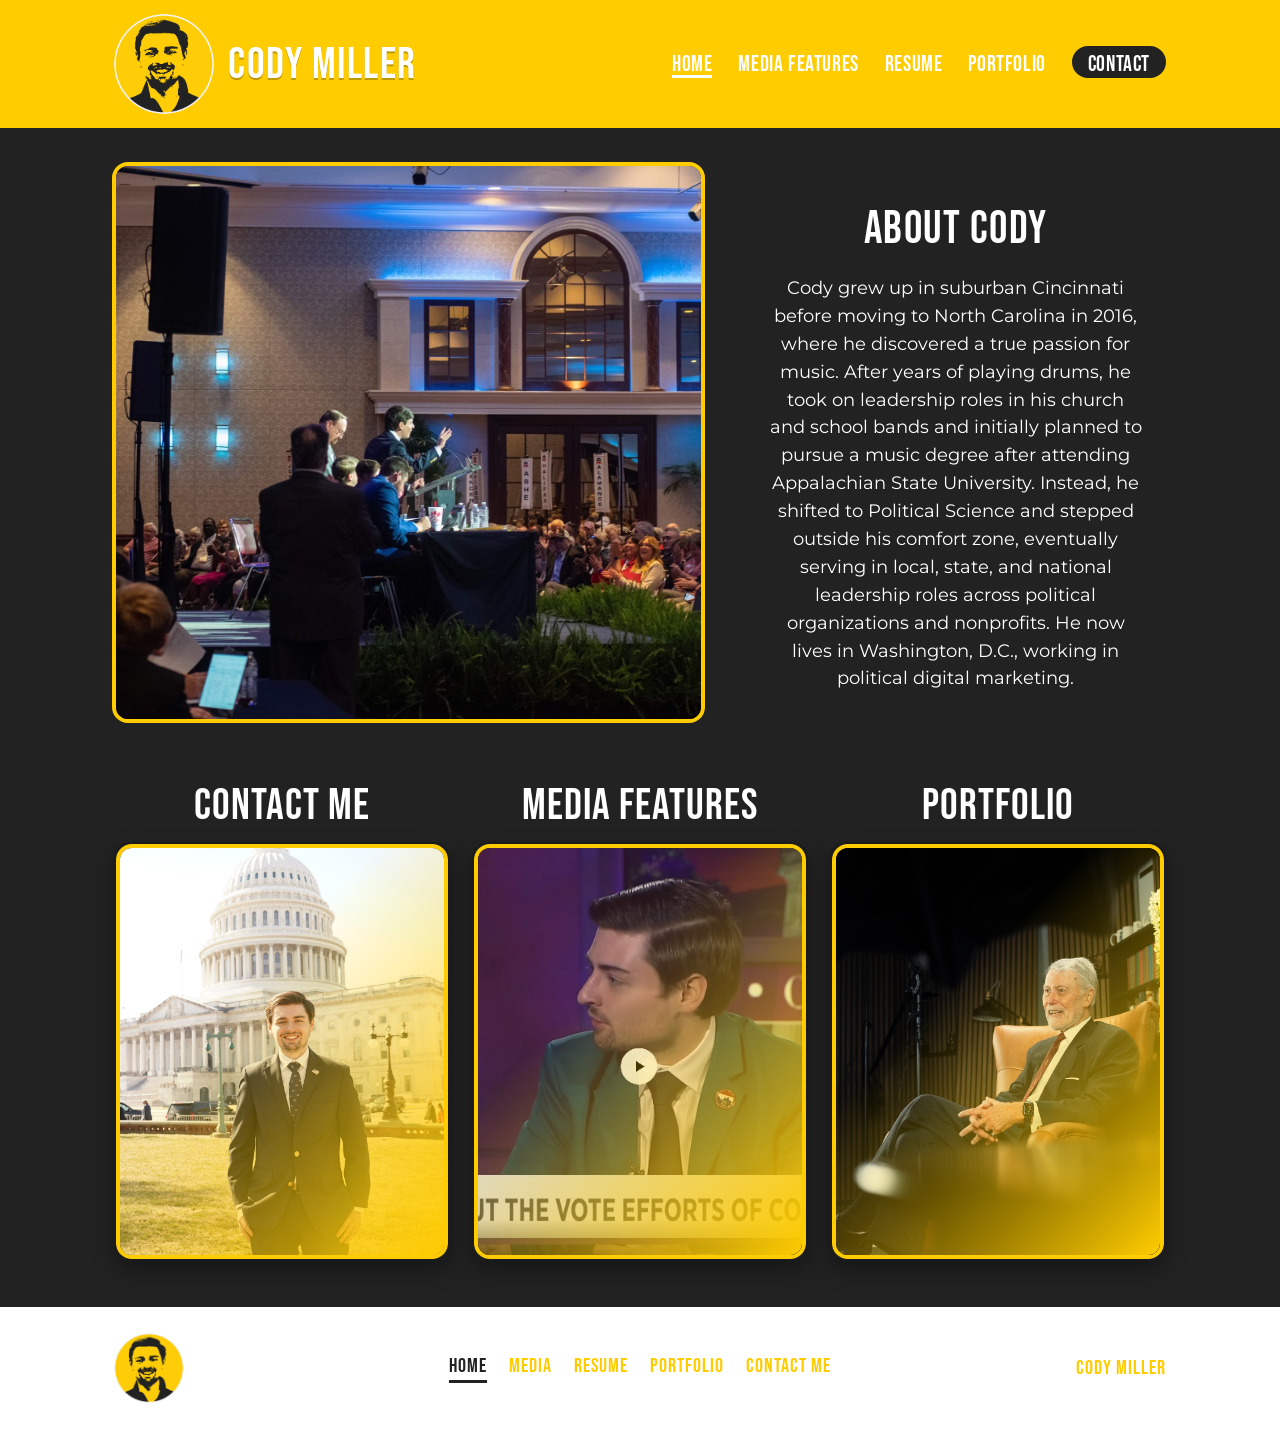
==== commit a68169a3: "Use clean URLs (no .html) in site links" ====
--- a/index.html
+++ b/index.html
@@ -38,11 +38,11 @@
     </label>
 
     <nav class="nav-right">
-      <a href="index.html" class="active">Home</a>
-      <a href="media-features.html">Media Features</a>
-      <a href="resume.html">Resume</a>
-      <a href="portfolio.html">Portfolio</a>
-      <a href="contact.html" class="contact-btn">Contact</a>
+      <a href="/" class="active">Home</a>
+      <a href="/media-features">Media Features</a>
+      <a href="/resume">Resume</a>
+      <a href="/portfolio">Portfolio</a>
+      <a href="/contact" class="contact-btn">Contact</a>
     </nav>
   </div>
 </header>
@@ -66,7 +66,7 @@
 
   <div class="card-item">
     <div class="card-title">Contact Me</div>
-    <a class="card" href="contact.html" aria-label="Contact Me">
+    <a class="card" href="/contact" aria-label="Contact Me">
       <div class="card-media">
         <img src="Resources/Photo/card1.JPG" alt="Contact Cody Miller" loading="lazy">
       </div>
@@ -75,7 +75,7 @@
 
   <div class="card-item">
     <div class="card-title">Media Features</div>
-    <a class="card" href="media-features.html" aria-label="Media Features">
+    <a class="card" href="/media-features" aria-label="Media Features">
       <div class="card-media">
         <img src="Resources/ct_1.JPG" alt="Cody Miller on Spectrum News" loading="lazy">
       </div>
@@ -84,7 +84,7 @@
 
   <div class="card-item">
     <div class="card-title">Portfolio</div>
-    <a class="card" href="portfolio.html" aria-label="Portfolio">
+    <a class="card" href="/portfolio" aria-label="Portfolio">
       <div class="card-media">
         <img src="Resources/Photo/card3.jpg" alt="Portfolio work sample" loading="lazy">
       </div>
@@ -103,11 +103,11 @@
     </div>
 
     <div class="footer-center">
-      <a href="index.html" class="active">Home</a>
-      <a href="media-features.html" class="yellow">Media</a>
-      <a href="resume.html" class="yellow">Resume</a>
-      <a href="portfolio.html" class="yellow">Portfolio</a>
-      <a href="contact.html" class="yellow">Contact Me</a>
+      <a href="/" class="active">Home</a>
+      <a href="/media-features" class="yellow">Media</a>
+      <a href="/resume" class="yellow">Resume</a>
+      <a href="/portfolio" class="yellow">Portfolio</a>
+      <a href="/contact" class="yellow">Contact Me</a>
     </div>
 
     <div class="footer-right">Cody Miller</div>
--- a/Resources/ePortfolio.css
+++ b/Resources/ePortfolio.css
@@ -97,7 +97,7 @@
   background:#222;
   color:#fff !important;
   padding:8px 14px;
-  border-radius:12px;
+  border-radius:999px;
   font-weight:400;
   border:2px solid #222;
   line-height:1;
@@ -294,7 +294,7 @@
 
   background: #2a2a2a;
   border: 2px solid #1b1b1b;
-  border-radius: 18px;
+  border-radius: 16px;
   overflow: hidden;
 
   /* subtle depth, keeps the “card” feel */
@@ -428,7 +428,7 @@
   width: 100%;
   height: auto;
   display: block;
-  border-radius: 14px;
+  border-radius: 16px;
 
   grid-row-end: span 15; /* fallback */
 	
@@ -467,7 +467,7 @@
   max-width: 95vw;
   max-height: 95vh;
   object-fit: contain;
-  border-radius: 12px;
+  border-radius: 16px;
   box-shadow: 0 20px 60px rgba(0,0,0,.6);
   background: #222;
 }
